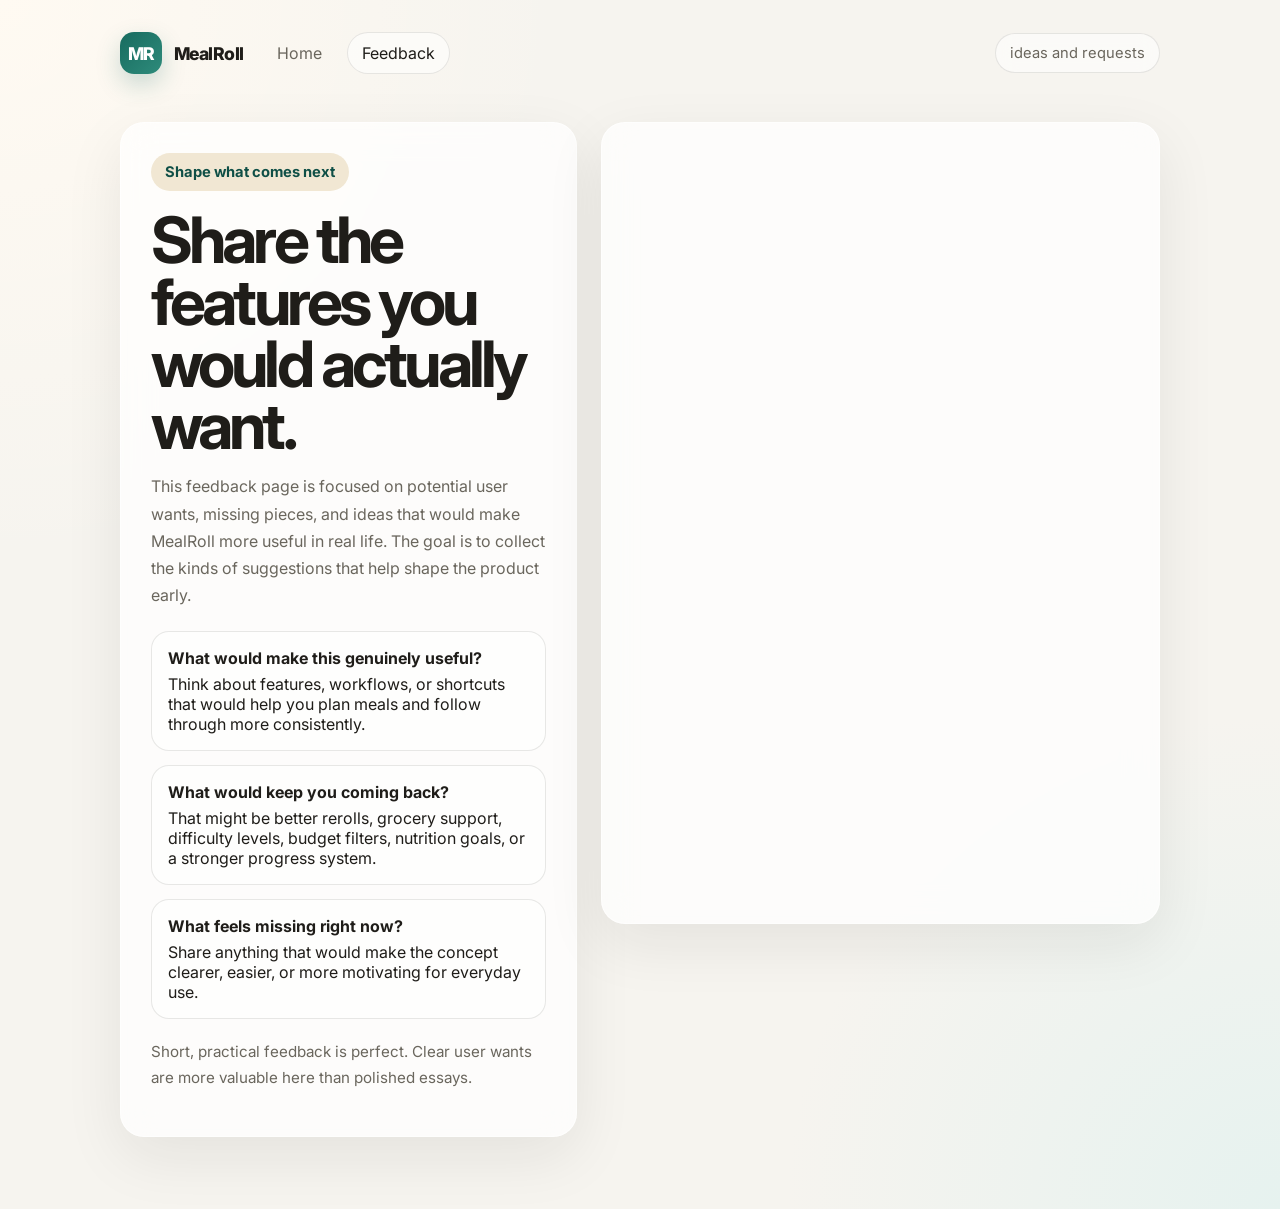
==== feedback.html @ 71728689 "Moving feedback to new page. Adding menu for nav." ====
<!DOCTYPE html>
<html lang="en">
<head>
  <meta charset="UTF-8" />
  <meta name="viewport" content="width=device-width, initial-scale=1.0" />
  <title>MealRoll Feedback</title>
  <meta name="description" content="Share ideas, requests, and feedback for MealRoll." />
  <link rel="canonical" href="https://p4r4d0x42.github.io/MealRoll/feedback.html" />
  <link rel="preconnect" href="https://fonts.googleapis.com">
  <link rel="preconnect" href="https://fonts.gstatic.com" crossorigin>
  <link href="https://fonts.googleapis.com/css2?family=Inter:wght@400;500;600;700;800&display=swap" rel="stylesheet">
  <style>
    :root {
      --bg: #f6f4ef;
      --surface: rgba(255,255,255,0.72);
      --text: #1f1d19;
      --muted: #6a665d;
      --line: rgba(31, 29, 25, 0.1);
      --primary: #176b5f;
      --primary-dark: #0f4f46;
      --accent: #f1e7d3;
      --shadow: 0 20px 60px rgba(31, 29, 25, 0.08);
      --radius: 24px;
    }
    * { box-sizing: border-box; }
    body {
      margin: 0;
      font-family: 'Inter', system-ui, sans-serif;
      color: var(--text);
      background:
        radial-gradient(circle at top left, #fffaf2 0%, transparent 32%),
        radial-gradient(circle at bottom right, #e6f2ef 0%, transparent 28%),
        var(--bg);
      min-height: 100vh;
    }
    .wrap { max-width: 1080px; margin: 0 auto; padding: 32px 20px 72px; }
    header {
      display: flex; align-items: center; justify-content: space-between; gap: 20px; margin-bottom: 48px; flex-wrap: wrap;
    }
    .brand-row { display: flex; align-items: center; gap: 18px; flex-wrap: wrap; }
    .brand { display: inline-flex; align-items: center; gap: 12px; font-weight: 800; letter-spacing: -0.03em; font-size: 1.1rem; text-decoration: none; color: inherit; }
    .brand-mark {
      width: 42px; height: 42px; border-radius: 14px; display: grid; place-items: center;
      background: linear-gradient(135deg, var(--primary), #2e8b7b); color: white;
      box-shadow: 0 10px 24px rgba(23, 107, 95, 0.22); font-weight: 800;
    }
    nav { display: flex; gap: 10px; flex-wrap: wrap; }
    .nav-link {
      text-decoration: none; color: var(--muted); padding: 10px 14px; border-radius: 999px;
      border: 1px solid transparent; transition: 180ms ease;
    }
    .nav-link:hover, .nav-link.active { color: var(--text); border-color: var(--line); background: rgba(255,255,255,0.56); }
    .status {
      border: 1px solid var(--line); background: rgba(255,255,255,0.55); color: var(--muted);
      padding: 10px 14px; border-radius: 999px; font-size: 0.92rem; backdrop-filter: blur(10px);
    }
    .page-grid {
      display: grid; grid-template-columns: 0.9fr 1.1fr; gap: 24px; align-items: start;
    }
    .panel {
      background: var(--surface); border: 1px solid rgba(255,255,255,0.6); box-shadow: var(--shadow);
      border-radius: var(--radius); backdrop-filter: blur(16px); overflow: hidden;
    }
    .content { padding: 30px; }
    .eyebrow {
      display: inline-flex; align-items: center; gap: 8px; padding: 10px 14px; border-radius: 999px;
      background: var(--accent); color: var(--primary-dark); font-weight: 700; font-size: 0.92rem; margin-bottom: 18px;
    }
    h1 { margin: 0 0 16px; font-size: clamp(2.4rem, 5vw, 4.4rem); line-height: 0.97; letter-spacing: -0.06em; }
    p { color: var(--muted); line-height: 1.7; }
    .points { display: grid; gap: 14px; margin-top: 22px; }
    .point {
      border: 1px solid var(--line); background: rgba(255,255,255,0.5); border-radius: 18px; padding: 16px;
    }
    .point strong { display: block; margin-bottom: 6px; color: var(--text); }
    .form-wrap { padding: 18px; }
    iframe.tally-embed { width: 100%; min-height: 760px; border: none; background: transparent; }
    .subtle { margin-top: 20px; font-size: 0.95rem; }
    @media (max-width: 900px) {
      .page-grid { grid-template-columns: 1fr; }
    }
    @media (max-width: 640px) {
      .wrap { padding: 20px 16px 44px; }
    }
  </style>
</head>
<body>
  <div class="wrap">
    <header>
      <div class="brand-row">
        <a class="brand" href="./">
          <div class="brand-mark">MR</div>
          <span>MealRoll</span>
        </a>
        <nav aria-label="Primary navigation">
          <a class="nav-link" href="./">Home</a>
          <a class="nav-link active" href="feedback.html">Feedback</a>
        </nav>
      </div>
      <div class="status">ideas and requests</div>
    </header>

    <main class="page-grid">
      <section class="panel">
        <div class="content">
          <div class="eyebrow">Shape what comes next</div>
          <h1>Share the features you would actually want.</h1>
          <p>
            This feedback page is focused on potential user wants, missing pieces, and ideas that would make MealRoll more useful in real life.
            The goal is to collect the kinds of suggestions that help shape the product early.
          </p>
          <div class="points">
            <div class="point">
              <strong>What would make this genuinely useful?</strong>
              <span>Think about features, workflows, or shortcuts that would help you plan meals and follow through more consistently.</span>
            </div>
            <div class="point">
              <strong>What would keep you coming back?</strong>
              <span>That might be better rerolls, grocery support, difficulty levels, budget filters, nutrition goals, or a stronger progress system.</span>
            </div>
            <div class="point">
              <strong>What feels missing right now?</strong>
              <span>Share anything that would make the concept clearer, easier, or more motivating for everyday use.</span>
            </div>
          </div>
          <p class="subtle">
            Short, practical feedback is perfect. Clear user wants are more valuable here than polished essays.
          </p>
        </div>
      </section>

      <section class="panel form-wrap">
        <iframe class="tally-embed" data-tally-src="https://tally.so/embed/q4MkbG?alignLeft=1&hideTitle=1&transparentBackground=1&dynamicHeight=1" loading="lazy" title="MealRoll feedback form"></iframe>
      </section>
    </main>
  </div>

  <script data-goatcounter="https://randomgoat.goatcounter.com/count" async src="https://gc.zgo.at/count.js"></script>
  <script>
    var d=document,w="https://tally.so/widgets/embed.js",v=function(){"undefined"!=typeof Tally?Tally.loadEmbeds():d.querySelectorAll("iframe[data-tally-src]:not([src])").forEach(function(e){e.src=e.dataset.tallySrc})};
    if("undefined"!=typeof Tally)v();else if(d.querySelector('script[src="'+w+'"]')==null){var s=d.createElement("script");s.src=w,s.onload=v,s.onerror=v,d.body.appendChild(s);}
  </script>
</body>
</html>
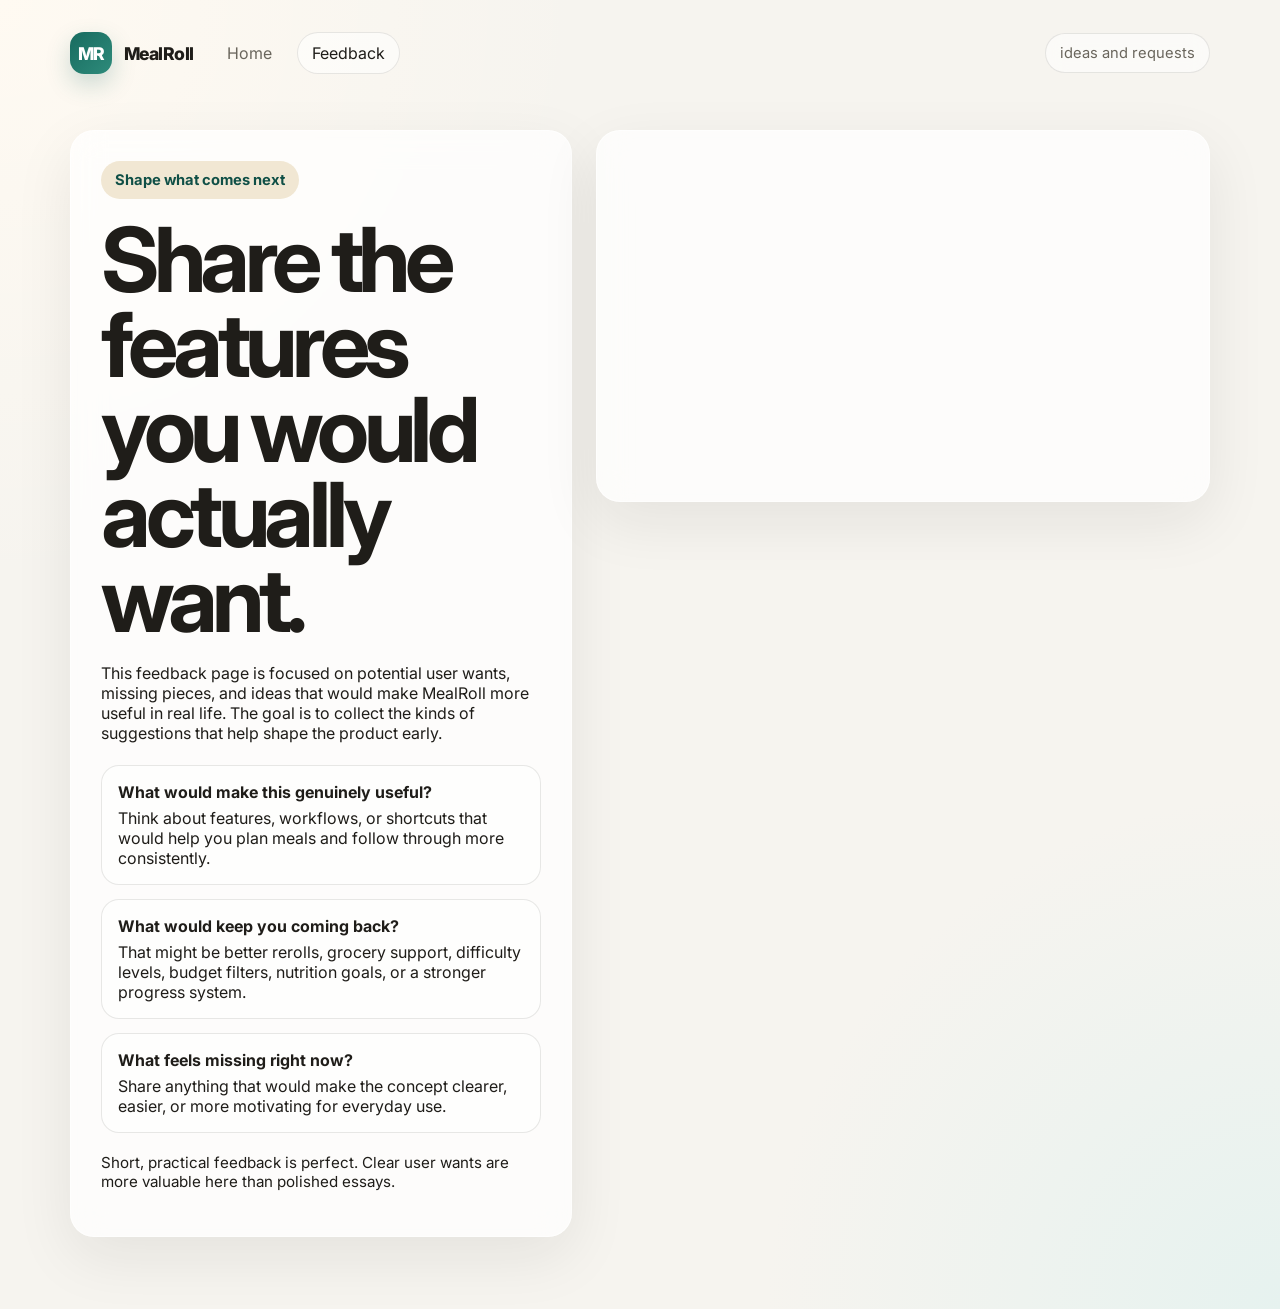
==== commit c9695d42: "Moving design into differernt files." ====
--- a/feedback.html
+++ b/feedback.html
@@ -9,80 +9,7 @@
   <link rel="preconnect" href="https://fonts.googleapis.com">
   <link rel="preconnect" href="https://fonts.gstatic.com" crossorigin>
   <link href="https://fonts.googleapis.com/css2?family=Inter:wght@400;500;600;700;800&display=swap" rel="stylesheet">
-  <style>
-    :root {
-      --bg: #f6f4ef;
-      --surface: rgba(255,255,255,0.72);
-      --text: #1f1d19;
-      --muted: #6a665d;
-      --line: rgba(31, 29, 25, 0.1);
-      --primary: #176b5f;
-      --primary-dark: #0f4f46;
-      --accent: #f1e7d3;
-      --shadow: 0 20px 60px rgba(31, 29, 25, 0.08);
-      --radius: 24px;
-    }
-    * { box-sizing: border-box; }
-    body {
-      margin: 0;
-      font-family: 'Inter', system-ui, sans-serif;
-      color: var(--text);
-      background:
-        radial-gradient(circle at top left, #fffaf2 0%, transparent 32%),
-        radial-gradient(circle at bottom right, #e6f2ef 0%, transparent 28%),
-        var(--bg);
-      min-height: 100vh;
-    }
-    .wrap { max-width: 1080px; margin: 0 auto; padding: 32px 20px 72px; }
-    header {
-      display: flex; align-items: center; justify-content: space-between; gap: 20px; margin-bottom: 48px; flex-wrap: wrap;
-    }
-    .brand-row { display: flex; align-items: center; gap: 18px; flex-wrap: wrap; }
-    .brand { display: inline-flex; align-items: center; gap: 12px; font-weight: 800; letter-spacing: -0.03em; font-size: 1.1rem; text-decoration: none; color: inherit; }
-    .brand-mark {
-      width: 42px; height: 42px; border-radius: 14px; display: grid; place-items: center;
-      background: linear-gradient(135deg, var(--primary), #2e8b7b); color: white;
-      box-shadow: 0 10px 24px rgba(23, 107, 95, 0.22); font-weight: 800;
-    }
-    nav { display: flex; gap: 10px; flex-wrap: wrap; }
-    .nav-link {
-      text-decoration: none; color: var(--muted); padding: 10px 14px; border-radius: 999px;
-      border: 1px solid transparent; transition: 180ms ease;
-    }
-    .nav-link:hover, .nav-link.active { color: var(--text); border-color: var(--line); background: rgba(255,255,255,0.56); }
-    .status {
-      border: 1px solid var(--line); background: rgba(255,255,255,0.55); color: var(--muted);
-      padding: 10px 14px; border-radius: 999px; font-size: 0.92rem; backdrop-filter: blur(10px);
-    }
-    .page-grid {
-      display: grid; grid-template-columns: 0.9fr 1.1fr; gap: 24px; align-items: start;
-    }
-    .panel {
-      background: var(--surface); border: 1px solid rgba(255,255,255,0.6); box-shadow: var(--shadow);
-      border-radius: var(--radius); backdrop-filter: blur(16px); overflow: hidden;
-    }
-    .content { padding: 30px; }
-    .eyebrow {
-      display: inline-flex; align-items: center; gap: 8px; padding: 10px 14px; border-radius: 999px;
-      background: var(--accent); color: var(--primary-dark); font-weight: 700; font-size: 0.92rem; margin-bottom: 18px;
-    }
-    h1 { margin: 0 0 16px; font-size: clamp(2.4rem, 5vw, 4.4rem); line-height: 0.97; letter-spacing: -0.06em; }
-    p { color: var(--muted); line-height: 1.7; }
-    .points { display: grid; gap: 14px; margin-top: 22px; }
-    .point {
-      border: 1px solid var(--line); background: rgba(255,255,255,0.5); border-radius: 18px; padding: 16px;
-    }
-    .point strong { display: block; margin-bottom: 6px; color: var(--text); }
-    .form-wrap { padding: 18px; }
-    iframe.tally-embed { width: 100%; min-height: 760px; border: none; background: transparent; }
-    .subtle { margin-top: 20px; font-size: 0.95rem; }
-    @media (max-width: 900px) {
-      .page-grid { grid-template-columns: 1fr; }
-    }
-    @media (max-width: 640px) {
-      .wrap { padding: 20px 16px 44px; }
-    }
-  </style>
+  <link rel="stylesheet" href="styles.css" />
 </head>
 <body>
   <div class="wrap">
@@ -105,27 +32,13 @@
         <div class="content">
           <div class="eyebrow">Shape what comes next</div>
           <h1>Share the features you would actually want.</h1>
-          <p>
-            This feedback page is focused on potential user wants, missing pieces, and ideas that would make MealRoll more useful in real life.
-            The goal is to collect the kinds of suggestions that help shape the product early.
-          </p>
+          <p>This feedback page is focused on potential user wants, missing pieces, and ideas that would make MealRoll more useful in real life. The goal is to collect the kinds of suggestions that help shape the product early.</p>
           <div class="points">
-            <div class="point">
-              <strong>What would make this genuinely useful?</strong>
-              <span>Think about features, workflows, or shortcuts that would help you plan meals and follow through more consistently.</span>
-            </div>
-            <div class="point">
-              <strong>What would keep you coming back?</strong>
-              <span>That might be better rerolls, grocery support, difficulty levels, budget filters, nutrition goals, or a stronger progress system.</span>
-            </div>
-            <div class="point">
-              <strong>What feels missing right now?</strong>
-              <span>Share anything that would make the concept clearer, easier, or more motivating for everyday use.</span>
-            </div>
+            <div class="point"><strong>What would make this genuinely useful?</strong><span>Think about features, workflows, or shortcuts that would help you plan meals and follow through more consistently.</span></div>
+            <div class="point"><strong>What would keep you coming back?</strong><span>That might be better rerolls, grocery support, difficulty levels, budget filters, nutrition goals, or a stronger progress system.</span></div>
+            <div class="point"><strong>What feels missing right now?</strong><span>Share anything that would make the concept clearer, easier, or more motivating for everyday use.</span></div>
           </div>
-          <p class="subtle">
-            Short, practical feedback is perfect. Clear user wants are more valuable here than polished essays.
-          </p>
+          <p class="subtle">Short, practical feedback is perfect. Clear user wants are more valuable here than polished essays.</p>
         </div>
       </section>
 
@@ -135,10 +48,16 @@
     </main>
   </div>
 
+  <script src="https://storage.ko-fi.com/cdn/scripts/overlay-widget.js"></script>
+  <script>
+    kofiWidgetOverlay.draw('eclecticspark', {
+      'type': 'floating-chat',
+      'floating-chat.donateButton.text': 'Support me',
+      'floating-chat.donateButton.background-color': '#fcbf47',
+      'floating-chat.donateButton.text-color': '#323842'
+    });
+  </script>
   <script data-goatcounter="https://randomgoat.goatcounter.com/count" async src="https://gc.zgo.at/count.js"></script>
-  <script>
-    var d=document,w="https://tally.so/widgets/embed.js",v=function(){"undefined"!=typeof Tally?Tally.loadEmbeds():d.querySelectorAll("iframe[data-tally-src]:not([src])").forEach(function(e){e.src=e.dataset.tallySrc})};
-    if("undefined"!=typeof Tally)v();else if(d.querySelector('script[src="'+w+'"]')==null){var s=d.createElement("script");s.src=w,s.onload=v,s.onerror=v,d.body.appendChild(s);}
-  </script>
+  <script src="site.js" defer></script>
 </body>
 </html>
--- a/styles.css
+++ b/styles.css
@@ -0,0 +1 @@
+:root{--bg:#f6f4ef;--surface:rgba(255,255,255,0.72);--surface-strong:#fffdfa;--text:#1f1d19;--muted:#6a665d;--line:rgba(31,29,25,0.1);--primary:#176b5f;--primary-dark:#0f4f46;--accent:#f1e7d3;--shadow:0 20px 60px rgba(31,29,25,0.08);--radius:24px}*{box-sizing:border-box}html{scroll-behavior:smooth}body{margin:0;font-family:'Inter',system-ui,sans-serif;color:var(--text);background:radial-gradient(circle at top left,#fffaf2 0%,transparent 32%),radial-gradient(circle at bottom right,#e6f2ef 0%,transparent 28%),var(--bg);min-height:100vh}a{color:inherit}.wrap{max-width:1180px;margin:0 auto;padding:32px 20px 72px}header{display:flex;align-items:center;justify-content:space-between;gap:20px;margin-bottom:56px}.brand-row{display:flex;align-items:center;gap:18px;flex-wrap:wrap}.brand{display:inline-flex;align-items:center;gap:12px;font-weight:800;letter-spacing:-0.03em;font-size:1.1rem;text-decoration:none}.brand-mark{width:42px;height:42px;border-radius:14px;display:grid;place-items:center;background:linear-gradient(135deg,var(--primary),#2e8b7b);color:#fff;box-shadow:0 10px 24px rgba(23,107,95,.22);font-weight:800}nav{display:flex;align-items:center;gap:10px;flex-wrap:wrap}.nav-link{text-decoration:none;color:var(--muted);padding:10px 14px;border-radius:999px;border:1px solid transparent;transition:180ms ease}.nav-link:hover,.nav-link.active{color:var(--text);border-color:var(--line);background:rgba(255,255,255,.56)}.status{border:1px solid var(--line);background:rgba(255,255,255,.55);color:var(--muted);padding:10px 14px;border-radius:999px;font-size:.92rem;backdrop-filter:blur(10px);white-space:nowrap}.hero{display:grid;grid-template-columns:1.08fr .92fr;gap:36px;align-items:center;margin-bottom:30px}.eyebrow{display:inline-flex;align-items:center;gap:8px;padding:10px 14px;border-radius:999px;background:var(--accent);color:var(--primary-dark);font-weight:700;font-size:.92rem;margin-bottom:18px}h1{font-size:clamp(2.8rem,7vw,5.6rem);line-height:.95;letter-spacing:-.06em;margin:0 0 20px;max-width:10ch}.lead{font-size:clamp(1.05rem,1.7vw,1.24rem);line-height:1.7;color:var(--muted);max-width:58ch;margin-bottom:28px}.actions{display:flex;flex-wrap:wrap;gap:14px;margin-bottom:24px}.btn{display:inline-flex;align-items:center;justify-content:center;min-height:48px;padding:0 18px;border-radius:14px;text-decoration:none;font-weight:700;border:1px solid transparent}.btn-primary{background:var(--primary);color:#fff;box-shadow:0 16px 30px rgba(23,107,95,.18)}.btn-secondary{background:rgba(255,255,255,.7);color:var(--text);border-color:var(--line)}.mini-points{display:flex;flex-wrap:wrap;gap:10px}.mini-points span{border:1px solid var(--line);background:rgba(255,255,255,.6);padding:10px 12px;border-radius:999px;color:var(--muted);font-size:.95rem}.panel{background:var(--surface);border:1px solid rgba(255,255,255,.6);box-shadow:var(--shadow);border-radius:var(--radius);backdrop-filter:blur(16px);overflow:hidden}.planner{padding:22px}.planner-head{display:flex;justify-content:space-between;align-items:center;margin-bottom:18px;gap:12px}.planner-head h2{margin:0;font-size:1.08rem;letter-spacing:-.03em}.week-tag{font-size:.88rem;color:var(--muted);padding:8px 10px;border-radius:999px;background:rgba(255,255,255,.65);border:1px solid var(--line)}.day{display:grid;grid-template-columns:84px 1fr auto;gap:14px;align-items:center;padding:14px;border:1px solid var(--line);border-radius:18px;background:rgba(255,255,255,.56);margin-bottom:12px}.day:last-child{margin-bottom:0}.day-name{font-size:.92rem;color:var(--muted);font-weight:700;text-transform:uppercase;letter-spacing:.08em}.meal-name{font-weight:700;letter-spacing:-.02em}.meal-note{font-size:.94rem;color:var(--muted);margin-top:4px}.pill{display:inline-flex;align-items:center;gap:8px;padding:10px 12px;border-radius:999px;font-size:.92rem;font-weight:700;white-space:nowrap}.locked{background:rgba(23,107,95,.12);color:var(--primary-dark)}.reroll{background:rgba(31,29,25,.06);color:var(--text)}.progress-card{margin-top:18px;padding:18px;border-top:1px solid var(--line);background:rgba(255,255,255,.42)}.progress-label{display:flex;justify-content:space-between;color:var(--muted);font-size:.92rem;margin-bottom:10px}.bar{width:100%;height:12px;background:rgba(31,29,25,.08);border-radius:999px;overflow:hidden;margin-bottom:14px}.bar>div{width:42%;height:100%;background:linear-gradient(90deg,var(--primary),#39a18f);border-radius:inherit}.stats{display:grid;grid-template-columns:repeat(3,1fr);gap:12px}.stat{padding:14px;border-radius:16px;background:rgba(255,255,255,.58);border:1px solid var(--line)}.stat strong{display:block;font-size:1.15rem;letter-spacing:-.03em;margin-bottom:4px}.stat span{color:var(--muted);font-size:.9rem}.section-grid{display:grid;grid-template-columns:1fr 1fr;gap:24px;margin-top:28px}.section-card{padding:28px}.section-card h3{margin:0 0 12px;font-size:1.4rem;letter-spacing:-.04em}.section-card p{margin:0 0 18px;color:var(--muted);line-height:1.7;max-width:58ch}.feature-list{display:grid;gap:12px}.feature-item{border:1px solid var(--line);background:rgba(255,255,255,.5);border-radius:18px;padding:16px}.feature-item strong{display:block;margin-bottom:6px;letter-spacing:-.02em}.feature-item span{color:var(--muted);line-height:1.6}.tally-wrap{border:1px solid var(--line);background:rgba(255,255,255,.48);border-radius:18px;padding:14px}iframe.tally-embed{width:100%;min-height:330px;border:none;margin:0;background:transparent}.footer-note{margin-top:40px;color:var(--muted);font-size:.95rem}.page-grid{display:grid;grid-template-columns:.9fr 1.1fr;gap:24px;align-items:start}.content{padding:30px}.points{display:grid;gap:14px;margin-top:22px}.point{border:1px solid var(--line);background:rgba(255,255,255,.5);border-radius:18px;padding:16px}.point strong{display:block;margin-bottom:6px;color:var(--text)}.form-wrap{padding:18px}.subtle{margin-top:20px;font-size:.95rem}@media (max-width:960px){.hero,.section-grid,.page-grid{grid-template-columns:1fr}header{flex-direction:column;align-items:flex-start}}@media (max-width:640px){.wrap{padding:20px 16px 44px}.day{grid-template-columns:1fr}.stats{grid-template-columns:1fr}h1{max-width:none}nav{width:100%}}
